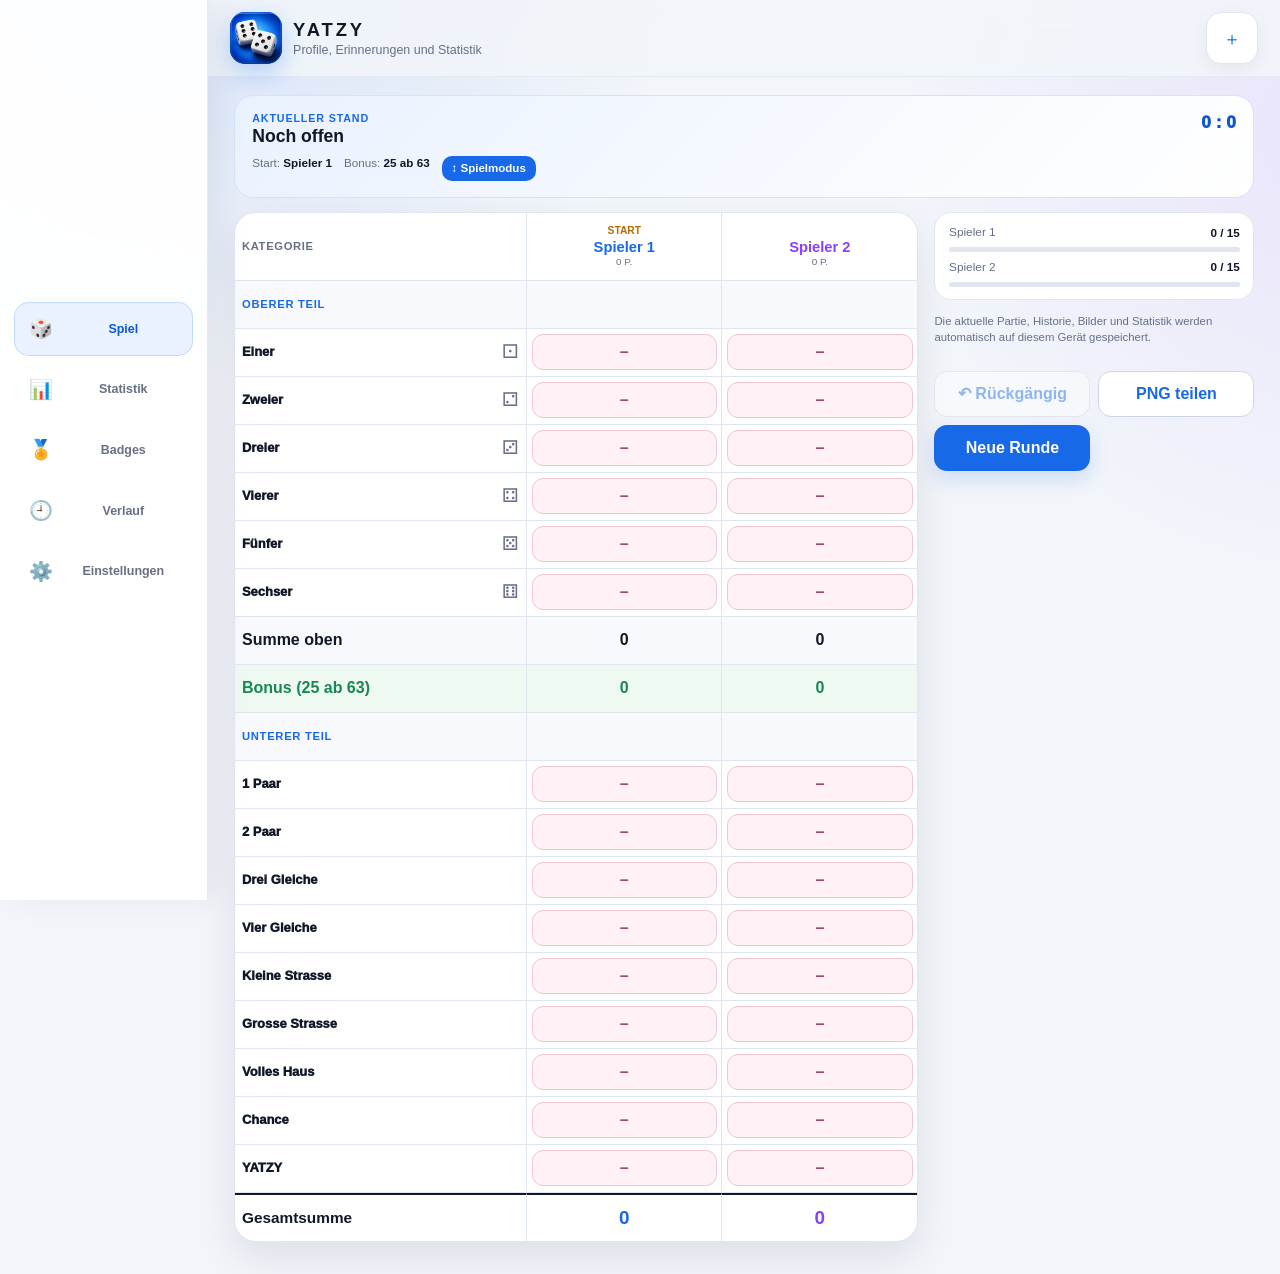
==== index.html @ 78e2be18 "Add files via upload" ====
<!doctype html>
<html lang="de-CH">
<head>
  <meta charset="utf-8">
  <meta name="viewport" content="width=device-width, initial-scale=1, viewport-fit=cover">
  <meta name="theme-color" content="#0b57d0">
  <meta name="color-scheme" content="light dark">
  <meta name="apple-mobile-web-app-capable" content="yes">
  <meta name="apple-mobile-web-app-status-bar-style" content="black-translucent">
  <meta name="apple-mobile-web-app-title" content="Yatzy Duell">
  <meta name="description" content="Yatzy-Punkteblock für 2 bis 6 Spieler mit Profilen, Statistik, PNG-Export, globalen Spieler-Badges und Synology-Sync.">
  <title>Yatzy Duell</title>
  <link rel="manifest" href="[data-uri]">
  <link rel="apple-touch-icon" href="[data-uri]">
  <link rel="icon" type="image/png" sizes="32x32" href="[data-uri]">
  <link rel="icon" type="image/png" sizes="16x16" href="[data-uri]">
  <meta name="mobile-web-app-capable" content="yes">
  <meta name="application-name" content="Yatzy Duell">
  <style>
    :root {
      color-scheme: light dark;
      --bg: #f2f5fa;
      --panel: #ffffff;
      --panel-soft: #f7f9fc;
      --text: #101828;
      --muted: #667085;
      --line: #dfe6ef;
      --accent: #1769e8;
      --accent-strong: #0b57d0;
      --accent-soft: #eaf2ff;
      --success: #198754;
      --success-soft: #edf9f1;
      --warning: #b36b00;
      --warning-soft: #fff6df;
      --danger: #c73555;
      --danger-soft: #fff0f3;
      --p1: #1769e8;
      --p2: #8a3ffc;
      --p3: #e15b91;
      --p4: #d97706;
      --p5: #059669;
      --p6: #0f766e;
      --shadow: 0 16px 42px rgba(15, 23, 42, .09);
      font-family: -apple-system, BlinkMacSystemFont, "SF Pro Text", "Segoe UI", sans-serif;
    }

    * { box-sizing: border-box; }
    html { -webkit-text-size-adjust: 100%; scroll-behavior: smooth; }
    body {
      margin: 0;
      min-height: 100svh;
      background:
        radial-gradient(circle at 15% -10%, rgba(23, 105, 232, .15), transparent 32rem),
        radial-gradient(circle at 105% 10%, rgba(138, 63, 252, .09), transparent 28rem),
        var(--bg);
      color: var(--text);
      padding-bottom: calc(5.6rem + env(safe-area-inset-bottom));
    }
    button, input, select { font: inherit; }
    button { -webkit-tap-highlight-color: transparent; cursor: pointer; }
    button:focus-visible, input:focus-visible, select:focus-visible {
      outline: 3px solid color-mix(in srgb, var(--accent) 25%, transparent);
      outline-offset: 2px;
    }
    .hidden { display: none !important; }

    .topbar {
      position: sticky;
      top: 0;
      z-index: 40;
      display: grid;
      grid-template-columns: 46px 1fr 46px;
      align-items: center;
      gap: .72rem;
      padding: calc(.65rem + env(safe-area-inset-top)) .8rem .65rem;
      background: color-mix(in srgb, var(--bg) 88%, transparent);
      border-bottom: 1px solid color-mix(in srgb, var(--line) 76%, transparent);
      backdrop-filter: blur(20px) saturate(1.25);
    }
    .brand-mark {
      width: 46px;
      height: 46px;
      display: grid;
      place-items: center;
      overflow: hidden;
      border-radius: 15px;
      background: #0b57d0;
      box-shadow: 0 9px 24px rgba(23, 105, 232, .28);
    }
    .brand-mark img { width: 100%; height: 100%; display: block; object-fit: cover; }
    .brand-copy h1 { margin: 0; font-size: 1.06rem; letter-spacing: .16em; }
    .brand-copy p { margin: .08rem 0 0; color: var(--muted); font-size: .72rem; }
    .icon-button {
      width: 46px;
      height: 46px;
      border: 1px solid var(--line);
      border-radius: 15px;
      background: var(--panel);
      color: var(--accent);
      box-shadow: 0 5px 18px rgba(15, 23, 42, .06);
      font-size: 1.15rem;
    }

    main { width: min(100%, 820px); margin: 0 auto; padding: .82rem .52rem 1rem; }
    .page { display: none; animation: fadeIn .16s ease; }
    .page.active { display: block; }
    @keyframes fadeIn { from { opacity: .25; transform: translateY(3px); } to { opacity: 1; transform: none; } }

    .hero-card {
      display: grid;
      gap: .52rem;
      margin: 0 .12rem .72rem;
      padding: .88rem .95rem;
      border: 1px solid #d3e3ff;
      border-radius: 19px;
      background: linear-gradient(135deg, var(--accent-soft), var(--panel));
    }
    .hero-top { display: flex; align-items: flex-start; justify-content: space-between; gap: .8rem; }
    .eyebrow { color: var(--accent); font-size: .67rem; font-weight: 900; letter-spacing: .08em; text-transform: uppercase; }
    .hero-title { margin-top: .12rem; font-size: 1.1rem; font-weight: 900; }
    .hero-score { color: var(--accent-strong); font-size: 1.08rem; font-weight: 950; font-variant-numeric: tabular-nums; white-space: nowrap; }
    .hero-meta { display: flex; flex-wrap: wrap; gap: .4rem .75rem; color: var(--muted); font-size: .73rem; }
    .hero-meta strong { color: var(--text); }
    .inline-button {
      border: 0;
      border-radius: 10px;
      padding: .42rem .62rem;
      background: var(--accent);
      color: white;
      font-size: .72rem;
      font-weight: 850;
    }

    .scorecard {
      --score-columns: minmax(126px, 1.58fr) repeat(2, minmax(76px, 1fr));
      --scorecard-min-width: 100%;
      overflow: clip;
      overscroll-behavior-x: contain;
      scroll-behavior: smooth;
      border: 1px solid var(--line);
      border-radius: 19px;
      background: var(--panel);
      box-shadow: var(--shadow);
      scrollbar-width: thin;
    }
    .grid-row {
      display: grid;
      grid-template-columns: var(--score-columns);
      min-width: var(--scorecard-min-width);
    }
    .grid-row > * {
      min-width: 0;
      min-height: 46px;
      display: flex;
      align-items: center;
      padding: .33rem .46rem;
      border-right: 1px solid var(--line);
      border-bottom: 1px solid var(--line);
      transition: background-color .18s ease, box-shadow .18s ease, font-size .18s ease;
    }
    .grid-row > *:last-child { border-right: 0; }
    .grid-header {
      position: sticky;
      top: calc(59px + env(safe-area-inset-top));
      z-index: 24;
      background: color-mix(in srgb, var(--panel) 94%, transparent);
      backdrop-filter: blur(15px);
    }
    .grid-header > * { min-height: 62px; }
    .category-title { color: var(--muted); font-size: .7rem; font-weight: 900; letter-spacing: .06em; text-transform: uppercase; }
    .player-header { flex-direction: column; justify-content: center; gap: .06rem; text-align: center; }
    .player-header .starter-dot { color: var(--warning); font-size: .64rem; font-weight: 900; min-height: .78rem; }
    .player-header strong { max-width: 100%; overflow: hidden; color: var(--accent); font-size: .88rem; text-overflow: ellipsis; white-space: nowrap; }
    .player-header[data-player="0"] strong, .grand-row .calculated[data-player="0"] { color: var(--p1); }
    .player-header[data-player="1"] strong, .grand-row .calculated[data-player="1"] { color: var(--p2); }
    .player-header[data-player="2"] strong, .grand-row .calculated[data-player="2"] { color: var(--p3); }
    .player-header[data-player="3"] strong, .grand-row .calculated[data-player="3"] { color: var(--p4); }
    .player-header[data-player="4"] strong, .grand-row .calculated[data-player="4"] { color: var(--p5); }
    .player-header[data-player="5"] strong, .grand-row .calculated[data-player="5"] { color: var(--p6); }
    .player-header small { color: var(--muted); font-size: .62rem; }
    .scorecard.highlight-active .is-active-player {
      background: color-mix(in srgb, var(--accent-soft) 82%, var(--panel));
      box-shadow: inset 2px 0 0 color-mix(in srgb, var(--accent) 72%, transparent), inset -2px 0 0 color-mix(in srgb, var(--accent) 72%, transparent);
    }
    .scorecard.highlight-active .player-header.is-active-player {
      position: relative;
      z-index: 5;
      background: color-mix(in srgb, var(--accent-soft) 94%, var(--panel));
    }
    .scorecard.highlight-active .player-header.is-active-player strong { font-size: 1rem; font-weight: 950; }
    .scorecard.highlight-active .score-cell.is-active-player .score-button {
      border-color: color-mix(in srgb, var(--accent) 68%, var(--line));
      box-shadow: 0 0 0 1px color-mix(in srgb, var(--accent) 16%, transparent);
    }
    .scorecard.highlight-active .score-cell.is-active-player .score-button.is-open {
      background: color-mix(in srgb, var(--accent-soft) 68%, #fff1f5);
      color: var(--accent-strong);
    }
    .section-row > * { min-height: 36px; background: var(--panel-soft); }
    .section-row > :first-child { color: var(--accent); font-size: .7rem; font-weight: 900; letter-spacing: .065em; text-transform: uppercase; }
    .category-cell { justify-content: space-between; gap: .35rem; font-size: .81rem; line-height: 1.15; }
    .category-label { font-weight: 500; }
    .category-label.is-current-open { font-weight: 950; }
    .category-cell .dice-face { color: var(--muted); font-size: 1.17rem; }
    .score-cell { justify-content: center; padding: .27rem !important; }
    .score-button {
      position: relative;
      width: 100%;
      min-height: 36px;
      border: 1px solid #d4dce8;
      border-radius: 11px;
      background: var(--panel-soft);
      color: var(--muted);
      font-weight: 900;
      font-variant-numeric: tabular-nums;
    }
    .score-button.is-open { background: #fff1f5; color: #a34864; border-color: #f2c5d2; }
    .score-button.is-filled { background: var(--panel); color: var(--text); border-color: #c4d3e8; }
    .score-button.is-zero { color: var(--muted); text-decoration: line-through; }
    .score-button:disabled { opacity: .72; cursor: default; }
    .total-row > *, .bonus-row > *, .grand-row > * { font-weight: 900; }
    .total-row > * { background: var(--panel-soft); }
    .bonus-row > * { color: var(--success); background: var(--success-soft); }
    .grand-row > * { min-height: 55px; border-top: 2px solid var(--text); border-bottom: 0; font-size: .96rem; }
    .calculated { justify-content: center; font-variant-numeric: tabular-nums; }
    .grand-row .calculated { color: var(--accent); font-size: 1.18rem; }

    .progress-card {
      display: grid;
      gap: .48rem;
      margin: .75rem .12rem 0;
      padding: .78rem .85rem;
      border: 1px solid var(--line);
      border-radius: 17px;
      background: var(--panel);
    }
    .progress-line { display: grid; grid-template-columns: 1fr auto; gap: .5rem; align-items: center; }
    .progress-line span { overflow: hidden; color: var(--muted); font-size: .74rem; text-overflow: ellipsis; white-space: nowrap; }
    .progress-line strong { font-size: .73rem; font-variant-numeric: tabular-nums; }
    .progress-track { grid-column: 1 / -1; height: 5px; overflow: hidden; border-radius: 999px; background: var(--line); }
    .progress-track > span { display: block; width: 0; height: 100%; border-radius: inherit; background: var(--p1); transition: width .2s ease; }
    .progress-line:nth-child(2) .progress-track > span { background: var(--p2); }
    .storage-note { margin: .55rem .3rem; color: var(--muted); font-size: .71rem; line-height: 1.4; }
    .action-row { display: grid; grid-template-columns: 1fr .8fr 1.15fr; gap: .5rem; margin-top: .72rem; }

    .button {
      min-height: 45px;
      border: 0;
      border-radius: 13px;
      padding: .7rem .72rem;
      font-weight: 900;
    }
    .button.primary { background: var(--accent); color: white; box-shadow: 0 8px 20px rgba(23, 105, 232, .18); }
    .button.secondary { border: 1px solid #ccd6e5; background: var(--panel); color: var(--accent); }
    .button.danger { background: var(--danger); color: white; }
    .button.soft-danger { border: 1px solid #f1bcc8; background: var(--danger-soft); color: var(--danger); }
    .button:disabled { opacity: .42; cursor: default; }
    .full-width { width: 100%; }

    .section-title-row { display: flex; align-items: flex-end; justify-content: space-between; gap: .8rem; margin: .25rem .18rem .6rem; }
    .section-title-row h2 { margin: 0; font-size: 1.28rem; }
    .section-title-row p { margin: .12rem 0 0; color: var(--muted); font-size: .75rem; }
    .pill { display: inline-flex; align-items: center; gap: .3rem; border-radius: 999px; padding: .38rem .58rem; background: var(--accent-soft); color: var(--accent); font-size: .7rem; font-weight: 850; }

    .empty-card, .panel-card {
      border: 1px solid var(--line);
      border-radius: 18px;
      background: var(--panel);
      box-shadow: 0 8px 26px rgba(15, 23, 42, .055);
    }
    .empty-card { padding: 1.45rem 1rem; text-align: center; color: var(--muted); }
    .empty-card strong { display: block; margin-bottom: .28rem; color: var(--text); }
    .panel-card { padding: .9rem; margin-bottom: .7rem; }
    .panel-card h3 { margin: 0 0 .62rem; font-size: .96rem; }

    .stats-grid { display: grid; grid-template-columns: repeat(2, 1fr); gap: .58rem; }
    .stat-card {
      border: 1px solid var(--line);
      border-radius: 16px;
      background: var(--panel);
      padding: .78rem;
      box-shadow: 0 7px 22px rgba(15, 23, 42, .045);
    }
    .stat-card .label { color: var(--muted); font-size: .68rem; font-weight: 800; }
    .stat-card .value { margin-top: .2rem; font-size: 1.3rem; font-weight: 950; font-variant-numeric: tabular-nums; }
    .stat-card .sub { margin-top: .16rem; color: var(--muted); font-size: .66rem; }
    .player-stat-head { display: flex; align-items: center; justify-content: space-between; margin-bottom: .6rem; }
    .player-chip { display: inline-flex; align-items: center; gap: .38rem; font-weight: 900; }
    .player-chip::before { content: ""; width: .66rem; height: .66rem; border-radius: 50%; background: var(--p1); }
    .player-chip.p2::before { background: var(--p2); }
    .metric-list { display: grid; gap: .45rem; }
    .metric-row { display: grid; grid-template-columns: 1fr auto; gap: .7rem; align-items: center; padding-bottom: .42rem; border-bottom: 1px solid var(--line); font-size: .78rem; }
    .metric-row:last-child { padding-bottom: 0; border-bottom: 0; }
    .metric-row span { color: var(--muted); }
    .metric-row strong { font-variant-numeric: tabular-nums; }

    .duel-score { display: grid; grid-template-columns: 1fr auto 1fr; align-items: center; gap: .65rem; padding: .4rem 0 .75rem; text-align: center; }
    .duel-score .name { overflow: hidden; font-weight: 900; text-overflow: ellipsis; white-space: nowrap; }
    .duel-score .wins { font-size: 1.8rem; font-weight: 950; font-variant-numeric: tabular-nums; }
    .duel-score .separator { color: var(--muted); font-weight: 900; }

    .chart-wrap { overflow: hidden; border: 1px solid var(--line); border-radius: 14px; background: var(--panel-soft); padding: .55rem; }
    .chart-wrap svg { display: block; width: 100%; height: 180px; }
    .chart-legend { display: flex; flex-wrap: wrap; gap: .65rem; margin-top: .48rem; color: var(--muted); font-size: .69rem; }
    .legend-item { display: inline-flex; align-items: center; gap: .3rem; }
    .legend-dot { width: .62rem; height: .62rem; flex: 0 0 auto; border-radius: 50%; background: var(--p1); }
    .legend-dot.p2 { background: var(--p2); }
    .stats-view-switch { display: grid; grid-template-columns: 1fr 1fr; gap: .28rem; margin-bottom: .68rem; padding: .25rem; border: 1px solid var(--line); border-radius: 14px; background: var(--panel-soft); }
    .stats-view-button { min-height: 38px; border: 0; border-radius: 10px; background: transparent; color: var(--muted); font-weight: 900; }
    .stats-view-button.is-active { background: var(--panel); color: var(--accent); box-shadow: 0 3px 12px rgba(15, 23, 42, .08); }
    .stats-filter-row { display: grid; grid-template-columns: 1fr minmax(122px, .72fr); gap: .6rem; align-items: end; margin-bottom: .7rem; }
    .stats-area-label { min-width: 0; padding: .62rem .72rem; border: 1px solid var(--line); border-radius: 13px; background: var(--panel); }
    .stats-area-label small { display: block; color: var(--muted); font-size: .63rem; font-weight: 800; }
    .stats-area-label strong { display: block; margin-top: .1rem; overflow: hidden; color: var(--text); font-size: .8rem; text-overflow: ellipsis; white-space: nowrap; }
    .area-player-cards { display: grid; grid-template-columns: repeat(2, minmax(0, 1fr)); gap: .58rem; margin-bottom: .7rem; }
    .area-player-card { min-width: 0; }
    .area-player-head { display: flex; align-items: center; justify-content: space-between; gap: .45rem; margin-bottom: .55rem; }
    .area-player-name { display: inline-flex; min-width: 0; align-items: center; gap: .38rem; font-weight: 900; }
    .area-player-name span:last-child { overflow: hidden; text-overflow: ellipsis; white-space: nowrap; }
    .stats-colour-dot { width: .68rem; height: .68rem; flex: 0 0 auto; border-radius: 50%; }
    .area-rank { color: var(--muted); font-size: .65rem; font-weight: 850; }
    .profile-ranking { display: grid; gap: .42rem; }
    .profile-ranking-row { display: grid; grid-template-columns: auto minmax(0, 1fr) auto; gap: .5rem; align-items: center; padding: .5rem .54rem; border-radius: 12px; }
    .profile-ranking-row.selected-profile-card { background: var(--accent-soft); }
    .profile-ranking-row .rank { color: var(--muted); font-size: .72rem; font-weight: 900; }
    .profile-ranking-row > span:nth-child(2) { min-width: 0; }
    .profile-ranking-row strong, .profile-ranking-row small { display: block; }
    .profile-ranking-row > span:nth-child(2) strong { overflow: hidden; text-overflow: ellipsis; white-space: nowrap; font-size: .78rem; }
    .profile-ranking-row small { margin-top: .08rem; color: var(--muted); font-size: .62rem; font-weight: 700; }
    .profile-ranking-row .score { text-align: right; }
    .profile-ranking-row .score strong { font-size: .76rem; white-space: nowrap; }
    .duel-score .duel-side { min-width: 0; }
    .duel-score .detail { margin-top: .12rem; color: var(--muted); font-size: .64rem; }
    .chart-caption { margin: .45rem .1rem 0; color: var(--muted); font-size: .64rem; line-height: 1.35; }
    .chart-empty { padding: 1rem; text-align: center; color: var(--muted); font-size: .72rem; }

    .category-stats { overflow-x: auto; }
    .category-table { width: 100%; min-width: 560px; border-collapse: collapse; font-size: .74rem; }
    .category-table th, .category-table td { padding: .55rem .45rem; border-bottom: 1px solid var(--line); text-align: right; font-variant-numeric: tabular-nums; }
    .category-table th:first-child, .category-table td:first-child { text-align: left; }
    .category-table th { color: var(--muted); font-size: .66rem; }

    .history-list { display: grid; gap: .62rem; }
    .history-card { border: 1px solid var(--line); border-radius: 17px; background: var(--panel); overflow: clip; box-shadow: 0 7px 22px rgba(15, 23, 42, .045); }
    .history-main { display: grid; grid-template-columns: minmax(0, 1fr) auto; gap: .75rem; align-items: center; padding: .82rem .88rem; }
    .history-main > div:first-child { min-width: 0; }
    .history-date { color: var(--muted); font-size: .68rem; }
    .history-title { margin-top: .16rem; font-weight: 900; }
    .history-title-line { display: flex; flex-wrap: wrap; align-items: center; gap: .34rem; line-height: 1.2; overflow-wrap: anywhere; }
    .memory-badge { display: inline-flex; align-items: center; min-height: 20px; padding: .16rem .4rem; border-radius: 999px; background: var(--accent-soft); color: var(--accent); font-size: .58rem; font-weight: 850; white-space: nowrap; }
    .history-meta { margin-top: .2rem; color: var(--muted); font-size: .69rem; }
    .history-score { text-align: right; font-size: 1.1rem; font-weight: 950; font-variant-numeric: tabular-nums; white-space: nowrap; }
    .history-score small { display: block; margin-top: .12rem; color: var(--muted); font-size: .62rem; font-weight: 700; }
    .history-actions { display: grid; grid-template-columns: 1fr auto; border-top: 1px solid var(--line); }
    .history-actions button { min-height: 40px; border: 0; background: var(--panel-soft); color: var(--accent); font-weight: 850; }
    .history-actions button:last-child { width: 52px; border-left: 1px solid var(--line); color: var(--danger); }

    .history-photo-preview {
      position: relative;
      width: 100%;
      height: clamp(150px, 42vw, 205px);
      display: block;
      overflow: hidden;
      padding: 0;
      border: 0;
      border-top: 1px solid var(--line);
      background: #dce4ef;
      color: #fff;
      cursor: zoom-in;
    }
    .history-photo-preview img {
      width: 100%;
      height: 100%;
      display: block;
      object-fit: cover;
      object-position: center;
      transition: transform .2s ease;
    }
    .history-photo-preview::after {
      content: '';
      position: absolute;
      inset: auto 0 0;
      height: 54%;
      pointer-events: none;
      background: linear-gradient(transparent, rgba(5, 12, 24, .58));
    }
    .history-photo-preview:active img { transform: scale(1.015); }
    .history-photo-label {
      position: absolute;
      z-index: 1;
      right: .68rem;
      bottom: .58rem;
      display: inline-flex;
      align-items: center;
      gap: .35rem;
      min-height: 30px;
      padding: .34rem .58rem;
      border: 1px solid rgba(255,255,255,.42);
      border-radius: 999px;
      background: rgba(7, 16, 31, .54);
      box-shadow: 0 4px 16px rgba(0,0,0,.18);
      backdrop-filter: blur(12px) saturate(1.2);
      font-size: .68rem;
      font-weight: 850;
    }
    .history-detail-photo {
      position: relative;
      width: 100%;
      height: min(32svh, 280px);
      display: block;
      overflow: hidden;
      padding: 0;
      border: 1px solid var(--line);
      border-radius: 16px;
      background: #dce4ef;
      cursor: zoom-in;
    }
    .history-detail-photo img { width: 100%; height: 100%; display: block; object-fit: cover; object-position: center; }
    .history-detail-photo span {
      position: absolute;
      right: .58rem;
      bottom: .52rem;
      padding: .32rem .55rem;
      border: 1px solid rgba(255,255,255,.4);
      border-radius: 999px;
      background: rgba(7,16,31,.58);
      color: #fff;
      font-size: .66rem;
      font-weight: 850;
      backdrop-filter: blur(10px);
    }
    .history-note { margin: 0 !important; border: 1px solid var(--line); border-radius: 14px; padding: .72rem .78rem; background: var(--panel-soft); color: var(--text) !important; white-space: pre-wrap; }
    dialog.photo-dialog {
      width: 100vw;
      max-width: none;
      height: 100svh;
      max-height: none;
      margin: 0;
      border-radius: 0;
      background: rgba(2, 6, 14, .97);
      box-shadow: none;
    }
    dialog.photo-dialog::backdrop { background: #02060e; backdrop-filter: none; }
    .photo-viewer {
      position: relative;
      width: 100%;
      height: 100%;
      display: grid;
      grid-template-rows: minmax(0, 1fr) auto;
      gap: .65rem;
      padding: calc(.8rem + env(safe-area-inset-top)) .8rem calc(.8rem + env(safe-area-inset-bottom));
    }
    .photo-viewer img {
      min-width: 0;
      min-height: 0;
      max-width: 100%;
      max-height: 100%;
      align-self: center;
      justify-self: center;
      object-fit: contain;
      border-radius: 12px;
      box-shadow: 0 16px 60px rgba(0,0,0,.38);
    }
    .photo-viewer-close {
      position: absolute;
      z-index: 2;
      top: calc(.7rem + env(safe-area-inset-top));
      right: .7rem;
      width: 42px;
      height: 42px;
      border: 1px solid rgba(255,255,255,.3);
      border-radius: 999px;
      background: rgba(7,16,31,.64);
      color: #fff;
      font-size: 1.25rem;
      backdrop-filter: blur(12px);
    }
    .photo-viewer-caption {
      min-height: 24px;
      padding: 0 3.2rem;
      color: rgba(255,255,255,.82);
      text-align: center;
      font-size: .72rem;
      line-height: 1.35;
    }
    @media (min-width: 560px) {
      .history-photo-preview { height: 220px; }
    }

    .settings-list { display: grid; gap: .72rem; }
    .settings-card { border: 1px solid var(--line); border-radius: 18px; background: var(--panel); padding: .88rem; }
    .settings-card h3 { margin: 0 0 .25rem; font-size: .94rem; }
    .settings-card p { margin: 0 0 .7rem; color: var(--muted); font-size: .72rem; line-height: 1.4; }
    .server-danger-zone { margin-top: .85rem; border: 1px solid #f1bcc8; border-radius: 16px; background: var(--danger-soft); padding: .78rem; }
    .server-danger-zone h4 { margin: 0 0 .25rem; color: var(--danger); font-size: .86rem; }
    .server-danger-zone p { margin-bottom: .65rem; }
    .server-danger-actions { display: grid; grid-template-columns: 1fr 1fr; gap: .5rem; }
    @media (max-width: 420px) { .server-danger-actions { grid-template-columns: 1fr; } }
    .form-grid { display: grid; gap: .58rem; }
    label.form-field { display: grid; gap: .3rem; color: var(--muted); font-size: .72rem; font-weight: 800; }
    .text-input, .select-input {
      width: 100%;
      min-height: 46px;
      border: 1px solid var(--line);
      border-radius: 12px;
      padding: .65rem .72rem;
      background: var(--panel-soft);
      color: var(--text);
    }
    .button-stack { display: grid; gap: .5rem; }
    .setting-toggle-row {
      display: grid;
      grid-template-columns: 1fr auto;
      gap: .9rem;
      align-items: center;
    }
    .setting-toggle-copy strong { display: block; font-size: .84rem; }
    .setting-toggle-copy span { display: block; margin-top: .18rem; color: var(--muted); font-size: .69rem; line-height: 1.4; }
    .switch { position: relative; display: inline-flex; width: 52px; height: 32px; flex: 0 0 auto; }
    .switch input { position: absolute; opacity: 0; pointer-events: none; }
    .switch-track {
      width: 100%;
      height: 100%;
      border: 1px solid var(--line);
      border-radius: 999px;
      background: color-mix(in srgb, var(--muted) 25%, var(--panel-soft));
      transition: background .18s ease, border-color .18s ease;
    }
    .switch-track::after {
      content: '';
      position: absolute;
      top: 3px;
      left: 3px;
      width: 24px;
      height: 24px;
      border-radius: 50%;
      background: #fff;
      box-shadow: 0 2px 8px rgba(15, 23, 42, .24);
      transition: transform .18s ease;
    }
    .switch input:checked + .switch-track { border-color: var(--accent); background: var(--accent); }
    .switch input:checked + .switch-track::after { transform: translateX(20px); }
    .switch input:focus-visible + .switch-track { outline: 3px solid color-mix(in srgb, var(--accent) 25%, transparent); outline-offset: 2px; }

    .bottom-nav {
      position: fixed;
      left: 0;
      right: 0;
      bottom: 0;
      z-index: 50;
      display: grid;
      grid-template-columns: repeat(5, 1fr);
      padding: .38rem .35rem calc(.38rem + env(safe-area-inset-bottom));
      border-top: 1px solid color-mix(in srgb, var(--line) 80%, transparent);
      background: color-mix(in srgb, var(--panel) 92%, transparent);
      backdrop-filter: blur(20px) saturate(1.25);
    }
    .nav-button {
      min-height: 50px;
      display: grid;
      place-items: center;
      gap: .08rem;
      border: 0;
      border-radius: 12px;
      background: transparent;
      color: var(--muted);
      font-size: .59rem;
      font-weight: 800;
    }
    .nav-button span:first-child { font-size: 1.1rem; line-height: 1; }
    .nav-button.active { background: var(--accent-soft); color: var(--accent); }

    dialog {
      width: min(92vw, 460px);
      max-height: 90svh;
      border: 0;
      border-radius: 22px;
      padding: 0;
      background: var(--panel);
      color: var(--text);
      box-shadow: 0 30px 90px rgba(0, 0, 0, .34);
    }
    dialog::backdrop { background: rgba(15, 23, 42, .48); backdrop-filter: blur(4px); }
    .sheet-dialog { width: min(100%, 540px); margin: auto auto 0; border-radius: 24px 24px 0 0; }
    .sheet { display: grid; gap: .82rem; padding: .5rem .95rem calc(1rem + env(safe-area-inset-bottom)); }
    .sheet-handle { width: 42px; height: 5px; margin: 0 auto .15rem; border-radius: 999px; background: var(--line); }
    .sheet-title-row { display: flex; align-items: center; justify-content: space-between; gap: .8rem; }
    .sheet-title-row h2, .modal-card h2 { margin: .1rem 0 0; font-size: 1.2rem; }
    .close-button { width: 42px; height: 42px; border: 1px solid var(--line); border-radius: 13px; background: var(--panel-soft); color: var(--muted); font-size: 1.1rem; }
    .score-input-label { color: var(--muted); font-size: .75rem; font-weight: 800; }
    .score-input {
      width: 100%;
      min-height: 58px;
      display: grid;
      place-items: center;
      border: 1px solid #cdd8e8;
      border-radius: 16px;
      background: var(--panel-soft);
      color: var(--text);
      text-align: center;
      font-size: 1.5rem;
      font-weight: 950;
      font-variant-numeric: tabular-nums;
    }
    .score-input.is-empty { color: var(--muted); font-size: .9rem; font-weight: 800; }
    .quick-values { display: grid; grid-template-columns: repeat(5, minmax(0, 1fr)); gap: .43rem; max-height: 41svh; overflow-y: auto; overscroll-behavior: contain; padding: .1rem; }
    .quick-value { min-width: 0; min-height: 42px; padding: .4rem .25rem; border: 1px solid var(--line); border-radius: 11px; background: var(--panel-soft); color: var(--accent); font-weight: 850; }
    .quick-value.is-selected { border-color: var(--accent); background: var(--accent-soft); box-shadow: inset 0 0 0 1px var(--accent); }
    .button:disabled { opacity: .45; cursor: default; }
    .sheet-actions { display: grid; grid-template-columns: .85fr .95fr 1.2fr; gap: .5rem; }
    .modal-card { display: grid; gap: .82rem; padding: 1rem; }
    .modal-card p { margin: -.3rem 0 .1rem; color: var(--muted); font-size: .75rem; line-height: 1.45; }
    .import-dialog-card { max-height: 90svh; overflow: hidden; grid-template-rows: auto auto auto minmax(0, 1fr) auto auto; }
    .import-summary { border: 1px solid var(--line); border-radius: 13px; padding: .65rem .72rem; background: var(--panel-soft); color: var(--muted); font-size: .72rem; line-height: 1.45; }
    .import-mapping-list { display: grid; gap: .58rem; min-height: 0; max-height: 48svh; overflow-y: auto; overscroll-behavior: contain; padding: .05rem .12rem .1rem 0; }
    .import-map-row { display: grid; gap: .48rem; border: 1px solid var(--line); border-radius: 14px; padding: .68rem; background: var(--panel-soft); }
    .import-map-copy { min-width: 0; }
    .import-map-copy strong { display: block; overflow: hidden; text-overflow: ellipsis; white-space: nowrap; font-size: .83rem; }
    .import-map-copy span { display: block; margin-top: .16rem; color: var(--muted); font-size: .66rem; line-height: 1.35; }
    .import-map-row .form-field { min-width: 0; }
    .import-tools { display: grid; grid-template-columns: 1fr 1fr; gap: .5rem; }
    @media (min-width: 440px) { .import-map-row { grid-template-columns: minmax(0, .85fr) minmax(180px, 1.15fr); align-items: end; } }
    .radio-grid { display: grid; grid-template-columns: 1fr 1fr; gap: .55rem; }
    .radio-card { position: relative; }
    .radio-card input { position: absolute; opacity: 0; pointer-events: none; }
    .radio-card span { min-height: 52px; display: grid; place-items: center; padding: .6rem; border: 1px solid var(--line); border-radius: 13px; background: var(--panel-soft); text-align: center; font-size: .78rem; font-weight: 850; }
    .radio-card input:checked + span { border-color: var(--accent); background: var(--accent-soft); color: var(--accent); box-shadow: inset 0 0 0 1px var(--accent); }
    .summary-icon { width: 62px; height: 62px; display: grid; place-items: center; margin: 0 auto; border-radius: 19px; background: var(--warning-soft); font-size: 1.8rem; }
    .summary-score { text-align: center; font-size: 2rem; font-weight: 950; font-variant-numeric: tabular-nums; }
    .summary-winner { text-align: center; font-size: 1.08rem; font-weight: 900; }
    .summary-grid { display: grid; grid-template-columns: repeat(2, 1fr); gap: .52rem; }
    .summary-tile { border: 1px solid var(--line); border-radius: 13px; padding: .65rem; background: var(--panel-soft); text-align: center; }
    .summary-tile small { display: block; color: var(--muted); font-size: .65rem; }
    .summary-tile strong { display: block; margin-top: .16rem; font-size: .92rem; }
    .score-button.is-filled:disabled { opacity: 1; cursor: not-allowed; }
    .score-button.is-filled:disabled::after { content: '✓'; position: absolute; top: .12rem; right: .22rem; color: var(--success); font-size: .52rem; font-weight: 950; text-decoration: none; }
    .summary-dialog-card { max-height: 90svh; overflow-y: auto; overscroll-behavior: contain; }
    .summary-memory-card { display: grid; gap: .62rem; padding: .75rem; border: 1px solid var(--line); border-radius: 16px; background: var(--panel-soft); text-align: left; }
    .summary-memory-head { display: grid; gap: .14rem; }
    .summary-memory-head strong { font-size: .86rem; }
    .summary-memory-head span { color: var(--muted); font-size: .68rem; line-height: 1.35; }
    .summary-memory-preview { display: grid; gap: .5rem; }
    .summary-memory-preview img { width: 100%; max-height: 210px; object-fit: cover; border-radius: 13px; border: 1px solid var(--line); background: var(--panel); }
    .summary-memory-status { min-height: 1rem; color: var(--muted); font-size: .68rem; line-height: 1.35; }
    .detail-scorecard {
      --detail-columns: minmax(112px, 1.5fr) repeat(2, minmax(68px, 1fr));
      --detail-min-width: 100%;
      max-height: 56svh;
      overflow: auto;
      border: 1px solid var(--line);
      border-radius: 14px;
    }
    .detail-row { display: grid; grid-template-columns: var(--detail-columns); min-width: var(--detail-min-width); }
    .detail-row > * { min-width: 0; padding: .45rem .5rem; border-right: 1px solid var(--line); border-bottom: 1px solid var(--line); font-size: .72rem; overflow: hidden; text-overflow: ellipsis; white-space: nowrap; }
    .detail-row > *:last-child { border-right: 0; }
    .detail-row > *:not(:first-child) { text-align: right; }
    .detail-row:last-child > * { border-bottom: 0; font-weight: 900; }

    .toast {
      position: fixed;
      left: 50%;
      bottom: calc(5.7rem + env(safe-area-inset-bottom));
      z-index: 100;
      transform: translate(-50%, 120px);
      opacity: 0;
      max-width: calc(100vw - 2rem);
      padding: .72rem 1rem;
      border-radius: 13px;
      background: #101828;
      color: white;
      box-shadow: 0 12px 35px rgba(0, 0, 0, .24);
      font-size: .78rem;
      font-weight: 750;
      transition: .22s ease;
    }
    .toast.show { transform: translate(-50%, 0); opacity: 1; }

    /* Badges und Freischaltanimationen */
    .achievement-panel { display: grid; gap: .75rem; }
    .achievement-head { display: flex; align-items: flex-start; justify-content: space-between; gap: .7rem; flex-wrap: wrap; }
    .achievement-head p { margin: .2rem 0 0; color: var(--muted); font-size: .72rem; line-height: 1.42; }
    .achievement-summary { display: inline-flex; align-items: center; gap: .35rem; padding: .38rem .62rem; border-radius: 999px; background: var(--panel-soft); color: var(--muted); font-size: .68rem; font-weight: 850; }
    .achievement-summary strong { color: var(--text); }
    .achievement-note { margin: 0; padding: .65rem .72rem; border-radius: 14px; background: var(--panel-soft); color: var(--muted); font-size: .7rem; line-height: 1.42; }
    .achievement-grid { display: grid; grid-template-columns: repeat(auto-fit, minmax(175px, 1fr)); gap: .62rem; }
    .achievement-card { position: relative; overflow: hidden; display: grid; gap: .5rem; padding: .78rem; border: 1px solid var(--line); border-radius: 18px; background: linear-gradient(180deg, color-mix(in srgb, var(--panel) 94%, white) 0%, var(--panel) 100%); box-shadow: 0 9px 22px rgba(25, 38, 66, .055); }
    .achievement-card::after { content: ''; position: absolute; inset: 0; pointer-events: none; background: radial-gradient(circle at 92% 4%, rgba(255,255,255,.75), transparent 36%); }
    .achievement-card.is-locked { opacity: .72; }
    .achievement-card.level-bronze { border-color: color-mix(in srgb, #b87333 48%, var(--line)); }
    .achievement-card.level-silver { border-color: color-mix(in srgb, #b7c2d2 58%, var(--line)); }
    .achievement-card.level-gold { border-color: color-mix(in srgb, #e0b92f 58%, var(--line)); }
    .achievement-card.level-platinum { border-color: color-mix(in srgb, #8f88ff 52%, var(--line)); box-shadow: 0 11px 26px rgba(103, 90, 255, .12); }
    .achievement-card.level-legendary { border-color: color-mix(in srgb, #ff72b7 38%, #7369ff 62%); background: linear-gradient(145deg, rgba(255,249,252,.98), rgba(249,249,255,.98)); }
    .achievement-card-top { display: flex; align-items: flex-start; justify-content: space-between; gap: .5rem; }
    .achievement-medal { --medal: #cbd3df; --medal-dark: #8b98aa; position: relative; width: 3rem; height: 3rem; flex: 0 0 auto; display: grid; place-items: center; border-radius: 50%; background: radial-gradient(circle at 34% 28%, #fff 0 9%, var(--medal) 34%, var(--medal-dark) 74%, #fff 76%, var(--medal) 83%, var(--medal-dark) 100%); box-shadow: inset 0 0 0 2px rgba(255,255,255,.56), 0 7px 15px rgba(32,45,72,.13); }
    .achievement-medal::before { content: ''; position: absolute; inset: 7px; border-radius: 50%; border: 1px solid rgba(255,255,255,.7); }
    .achievement-medal-icon { position: relative; z-index: 1; display: grid; place-items: center; width: 1.72rem; height: 1.72rem; border-radius: 10px; background: rgba(255,255,255,.82); font-size: 1.03rem; box-shadow: inset 0 1px 0 rgba(255,255,255,.98); }
    .level-bronze .achievement-medal { --medal: #c5834b; --medal-dark: #8d4c21; }
    .level-silver .achievement-medal { --medal: #d6dde8; --medal-dark: #8796aa; }
    .level-gold .achievement-medal { --medal: #ffe17a; --medal-dark: #c4930e; }
    .level-platinum .achievement-medal { --medal: #d8d5ff; --medal-dark: #7770e6; }
    .level-legendary .achievement-medal { --medal: #ffb5d7; --medal-dark: #776cff; background: conic-gradient(from 35deg, #ff7ea9, #ffc85d, #7bd478, #6eb7ff, #8a72ff, #ff7ea9); }
    .achievement-level { position: relative; z-index: 1; display: inline-flex; align-items: center; padding: .24rem .48rem; border-radius: 999px; background: var(--panel-soft); color: var(--muted); font-size: .6rem; font-weight: 900; letter-spacing: .035em; text-transform: uppercase; }
    .level-bronze .achievement-level { background: color-mix(in srgb, #b87333 18%, var(--panel)); color: #7d441d; }
    .level-silver .achievement-level { background: color-mix(in srgb, #b7c2d2 26%, var(--panel)); color: #536274; }
    .level-gold .achievement-level { background: color-mix(in srgb, #e0b92f 24%, var(--panel)); color: #806200; }
    .level-platinum .achievement-level { background: color-mix(in srgb, #8f88ff 22%, var(--panel)); color: #5148b8; }
    .level-legendary .achievement-level { background: linear-gradient(90deg, rgba(255,114,183,.18), rgba(115,105,255,.18)); color: #763f9e; }
    .achievement-title { font-size: .89rem; font-weight: 900; line-height: 1.16; }
    .achievement-copy { min-height: 2rem; color: var(--muted); font-size: .69rem; line-height: 1.4; }
    .achievement-count { display: flex; align-items: baseline; justify-content: space-between; gap: .45rem; }
    .achievement-count strong { font-size: 1.02rem; }
    .achievement-count span { color: var(--muted); font-size: .66rem; text-align: right; }
    .achievement-bar { height: .44rem; overflow: hidden; border-radius: 999px; background: color-mix(in srgb, var(--panel-soft) 86%, var(--line)); }
    .achievement-bar > span { display: block; height: 100%; border-radius: inherit; background: linear-gradient(90deg, #89a8ff, #4f7df4); }
    .level-bronze .achievement-bar > span { background: linear-gradient(90deg, #d79b68, #9a5727); }
    .level-silver .achievement-bar > span { background: linear-gradient(90deg, #d9e1ec, #8d9db1); }
    .level-gold .achievement-bar > span { background: linear-gradient(90deg, #ffe887, #d7a919); }
    .level-platinum .achievement-bar > span { background: linear-gradient(90deg, #dedcff, #837cff); }
    .level-legendary .achievement-bar > span { background: linear-gradient(90deg, #ff78b1, #ffba61 20%, #e8dd58 38%, #75d27d 56%, #68abff 74%, #8971ff); }
    .achievement-thresholds { color: var(--muted); font-size: .62rem; line-height: 1.35; }
    .rainbow-track { display: grid; grid-template-columns: repeat(6, 1fr); gap: .25rem; }
    .rainbow-die { display: grid; place-items: center; min-height: 1.7rem; border: 1px solid var(--line); border-radius: 9px; background: var(--panel-soft); color: var(--muted); font-size: .95rem; }
    .rainbow-die.done { color: var(--accent); border-color: color-mix(in srgb, var(--accent) 42%, var(--line)); background: color-mix(in srgb, var(--accent) 8%, var(--panel)); }

    .yatzy-face-grid { display: grid; grid-template-columns: repeat(3, minmax(0, 1fr)); gap: .55rem; }
    .yatzy-face-button { min-height: 72px; display: grid; place-items: center; gap: .14rem; border: 1px solid var(--line); border-radius: 17px; background: var(--panel); color: var(--text); font: inherit; cursor: pointer; }
    .yatzy-face-button strong { font-size: 1.55rem; line-height: 1; }
    .yatzy-face-button span { color: var(--muted); font-size: .67rem; }
    .yatzy-face-button:active { transform: scale(.97); }

    .achievement-overlay[hidden] { display: none !important; }
    .achievement-overlay { position: fixed; inset: 0; z-index: 75; display: grid; place-items: center; padding: 1rem; background: rgba(16, 24, 40, .22); backdrop-filter: blur(3px); }
    .achievement-popup { position: relative; overflow: hidden; width: min(92vw, 360px); display: grid; justify-items: center; gap: .68rem; padding: 1.15rem 1rem 1rem; border: 1px solid rgba(255,255,255,.64); border-radius: 28px; background: linear-gradient(180deg, rgba(255,255,255,.99), rgba(246,248,253,.99)); box-shadow: 0 28px 72px rgba(20,31,55,.3); text-align: center; animation: badgePopupIn .4s cubic-bezier(.2,.82,.22,1); }
    .achievement-popup.level-bronze { background: linear-gradient(180deg, #fffaf6, #fff0e5); }
    .achievement-popup.level-silver { background: linear-gradient(180deg, #fff, #edf2f8); }
    .achievement-popup.level-gold { background: linear-gradient(180deg, #fffdf2, #fff1bf); }
    .achievement-popup.level-platinum { background: linear-gradient(180deg, #fcfbff, #e9e6ff); }
    .achievement-popup.level-legendary { background: linear-gradient(140deg, #fff4fa 0%, #fff9de 22%, #edffef 43%, #edf7ff 65%, #f1edff 84%, #fff4fa 100%); }
    .achievement-popup .achievement-medal { width: 6rem; height: 6rem; animation: badgeMedalIn .75s cubic-bezier(.18,.88,.22,1.12); }
    .achievement-popup .achievement-medal-icon { width: 3.15rem; height: 3.15rem; border-radius: 16px; font-size: 1.9rem; }
    .achievement-popup-badge-image { width: 100%; height: 100%; display: block; border-radius: 50%; object-fit: cover; }
    .achievement-popup-kicker { position: relative; z-index: 1; display: inline-flex; gap: .3rem; padding: .3rem .64rem; border-radius: 999px; background: rgba(255,255,255,.7); color: var(--muted); font-size: .63rem; font-weight: 900; letter-spacing: .04em; text-transform: uppercase; }
    .achievement-popup-title { position: relative; z-index: 1; font-size: 1.28rem; font-weight: 950; line-height: 1.08; }
    .achievement-popup-player { color: var(--muted); font-size: .76rem; }
    .achievement-popup-copy { margin: 0; color: var(--muted); font-size: .77rem; line-height: 1.42; }
    .achievement-popup-progress { font-size: .7rem; color: var(--muted); }
    .achievement-popup-progress strong { color: var(--text); }
    .achievement-popup-hint { color: var(--muted); font-size: .62rem; }
    .achievement-sparks { position: absolute; inset: 0; pointer-events: none; }
    .achievement-sparks span { position: absolute; width: .48rem; height: .48rem; border-radius: 2px; background: #ffc85d; opacity: 0; animation: badgeSpark 1.65s ease-out infinite; }
    .achievement-sparks span:nth-child(1) { top: 12%; left: 10%; animation-delay: 0s; }
    .achievement-sparks span:nth-child(2) { top: 8%; right: 13%; animation-delay: .22s; background: #75d27d; }
    .achievement-sparks span:nth-child(3) { top: 48%; left: 5%; animation-delay: .42s; background: #68abff; }
    .achievement-sparks span:nth-child(4) { top: 55%; right: 6%; animation-delay: .62s; background: #ff78b1; }
    .achievement-sparks span:nth-child(5) { bottom: 10%; left: 23%; animation-delay: .82s; background: #8971ff; }
    .achievement-sparks span:nth-child(6) { bottom: 8%; right: 22%; animation-delay: 1.02s; }
    .rainbow-orbit { display: none; position: absolute; width: 10rem; height: 5rem; top: 3.6rem; left: 50%; transform: translateX(-50%); pointer-events: none; }
    .level-legendary .rainbow-orbit { display: block; }
    .rainbow-orbit span { position: absolute; font-size: 1.1rem; animation: rainbowDieFloat 1.2s ease-in-out infinite alternate; }
    .rainbow-orbit span:nth-child(1) { left: 1%; bottom: 0; }
    .rainbow-orbit span:nth-child(2) { left: 17%; top: 22%; animation-delay: .1s; }
    .rainbow-orbit span:nth-child(3) { left: 37%; top: 2%; animation-delay: .2s; }
    .rainbow-orbit span:nth-child(4) { right: 37%; top: 2%; animation-delay: .3s; }
    .rainbow-orbit span:nth-child(5) { right: 17%; top: 22%; animation-delay: .4s; }
    .rainbow-orbit span:nth-child(6) { right: 1%; bottom: 0; animation-delay: .5s; }
    @keyframes badgePopupIn { from { opacity: 0; transform: translateY(14px) scale(.94); } to { opacity: 1; transform: none; } }
    @keyframes badgeMedalIn { 0% { transform: scale(.55) rotate(-14deg); opacity: .2; } 60% { transform: scale(1.12) rotate(4deg); opacity: 1; } 100% { transform: scale(1) rotate(0); } }
    @keyframes badgeSpark { 0% { transform: translateY(12px) rotate(0) scale(.4); opacity: 0; } 22% { opacity: 1; } 100% { transform: translateY(-28px) rotate(130deg) scale(1.1); opacity: 0; } }
    @keyframes rainbowDieFloat { from { transform: translateY(3px) rotate(-5deg); } to { transform: translateY(-5px) rotate(5deg); } }
    @media (prefers-reduced-motion: reduce) {
      .achievement-popup, .achievement-popup .achievement-medal, .achievement-sparks span, .rainbow-orbit span { animation: none !important; }
    }


    .splash-screen {
      position: fixed; inset: 0; z-index: 1000;
      display: grid; place-items: center;
      padding: max(1.5rem, env(safe-area-inset-top)) 1.5rem max(1.5rem, env(safe-area-inset-bottom));
      background: radial-gradient(circle at 50% 24%, #2788ff 0, #0b57d0 42%, #06388e 100%);
      color: white;
      opacity: 1; visibility: visible;
      transition: opacity .28s ease, visibility .28s ease;
    }
    .splash-screen.is-hidden { opacity: 0; visibility: hidden; pointer-events: none; }
    .splash-inner { text-align: center; transform: translateY(-2vh); }
    .splash-icon {
      width: 132px; height: 132px; display: block; margin: 0 auto 1rem;
      border-radius: 30px; box-shadow: 0 24px 65px rgba(0,0,0,.30);
      animation: splashPop .52s cubic-bezier(.2,.8,.2,1);
    }
    .splash-title { margin: 0; font-size: 1.65rem; font-weight: 950; letter-spacing: .09em; }
    .splash-subtitle { margin: .34rem 0 0; color: rgba(255,255,255,.78); font-size: .82rem; font-weight: 700; }
    .splash-version { position: absolute; bottom: max(1.1rem, env(safe-area-inset-bottom)); left: 0; right: 0; color: rgba(255,255,255,.62); font-size: .68rem; text-align: center; }
    .app-info { display: grid; grid-template-columns: 58px 1fr; gap: .8rem; align-items: center; }
    .app-info img { width: 58px; height: 58px; border-radius: 15px; box-shadow: 0 8px 22px rgba(23,105,232,.22); }
    .app-info strong { display: block; font-size: .93rem; }
    .app-info span { display: block; margin-top: .12rem; color: var(--muted); font-size: .72rem; }
    .status-line { display: flex; align-items: center; gap: .42rem; margin-top: .7rem; color: var(--muted); font-size: .72rem; }
    .status-dot { width: 8px; height: 8px; border-radius: 50%; background: var(--success); box-shadow: 0 0 0 4px color-mix(in srgb, var(--success) 13%, transparent); }
    @keyframes splashPop { from { opacity: 0; transform: scale(.84) translateY(10px); } to { opacity: 1; transform: none; } }
    @media (prefers-reduced-motion: reduce) { .splash-icon { animation: none; } .splash-screen { transition: none; } }

    @media (max-width: 390px) {
      main { padding-left: .3rem; padding-right: .3rem; }
      .grid-row > * { padding-left: .33rem; padding-right: .33rem; }
      .category-cell { font-size: .77rem; }
      .action-row { grid-template-columns: 1fr 1fr; }
      .action-row .primary { grid-column: 1 / -1; }
      .stats-grid { gap: .45rem; }
      .stat-card { padding: .68rem; }
    }

    @media (prefers-color-scheme: dark) {
      :root {
        --bg: #080c13;
        --panel: #111722;
        --panel-soft: #171e2a;
        --text: #f6f8fb;
        --muted: #99a5b5;
        --line: #2a3444;
        --accent: #5a9fff;
        --accent-strong: #82b6ff;
        --accent-soft: #10294d;
        --success: #62d487;
        --success-soft: #10281a;
        --warning: #ffc45c;
        --warning-soft: #35270d;
        --danger: #ff8099;
        --danger-soft: #36151d;
        --p1: #5a9fff;
        --p2: #b58cff;
        --shadow: 0 16px 42px rgba(0, 0, 0, .26);
      }
      body { background: radial-gradient(circle at 15% -10%, rgba(53, 126, 238, .17), transparent 30rem), var(--bg); }
      .hero-card { border-color: #244b7d; }
      .score-button { border-color: #354154; }
      .score-button.is-open { background: #3b2831; color: #f4b8c9; border-color: #68404d; }
      .button.secondary { border-color: #3a4658; }
      .toast { background: #f5f7fb; color: #101828; }
    }
  

    .topbar .brand-copy p { white-space: nowrap; }
    .hero-actions { display: flex; align-items: center; gap: .4rem; flex-wrap: wrap; }
    .scorecard.players-3 .grid-row > *,
    .scorecard.players-4 .grid-row > *,
    .scorecard.players-5 .grid-row > *,
    .scorecard.players-6 .grid-row > * { padding-left: .28rem; padding-right: .28rem; }
    .scorecard.players-4 .category-cell,
    .scorecard.players-5 .category-cell,
    .scorecard.players-6 .category-cell { font-size: .71rem; }
    .scorecard.players-3 .player-header strong,
    .scorecard.players-4 .player-header strong { font-size: .75rem; }
    .scorecard.players-5 .player-header strong,
    .scorecard.players-6 .player-header strong { font-size: .7rem; }
    .scorecard.players-3 .player-header small,
    .scorecard.players-4 .player-header small,
    .scorecard.players-5 .player-header small,
    .scorecard.players-6 .player-header small { font-size: .57rem; }
    .scorecard.players-3 .score-button,
    .scorecard.players-4 .score-button,
    .scorecard.players-5 .score-button,
    .scorecard.players-6 .score-button { font-size: .78rem; }
    .scorecard.players-many {
      overflow-x: auto;
      overflow-y: clip;
    }
    .scorecard.players-many .grid-row > :first-child {
      position: sticky;
      left: 0;
      z-index: 4;
      background: var(--panel);
      box-shadow: 2px 0 0 color-mix(in srgb, var(--line) 78%, transparent);
    }
    .scorecard.players-many .grid-header > :first-child { z-index: 8; background: color-mix(in srgb, var(--panel) 96%, transparent); }
    .scorecard.players-many .section-row > :first-child,
    .scorecard.players-many .total-row > :first-child { background: var(--panel-soft); }
    .scorecard.players-many .bonus-row > :first-child { background: var(--success-soft); }
    .scorecard.players-many .grand-row > :first-child { background: var(--panel); }
    .progress-card { grid-template-columns: 1fr; }
    .stats-grid.players-3 { grid-template-columns: repeat(3, minmax(0, 1fr)); }
    .comparison-score { display: grid; gap: .4rem; padding: .25rem 0 .7rem; }
    .comparison-row { display: grid; grid-template-columns: 1fr auto auto; gap: .6rem; align-items: center; }
    .comparison-row .name { min-width: 0; overflow: hidden; text-overflow: ellipsis; white-space: nowrap; font-weight: 850; }
    .comparison-row .wins { font-size: 1.25rem; font-weight: 950; font-variant-numeric: tabular-nums; }
    .comparison-row .rank { color: var(--muted); font-size: .7rem; font-weight: 850; }
    .detail-scorecard.players-3 .detail-row > *,
    .detail-scorecard.players-4 .detail-row > *,
    .detail-scorecard.players-5 .detail-row > *,
    .detail-scorecard.players-6 .detail-row > * { padding-left: .32rem; padding-right: .32rem; font-size: .66rem; }
    .player-count-grid { display: grid; grid-template-columns: 1fr 1fr; gap: .55rem; }
    .storage-mode-note { margin-top: .55rem; padding: .62rem .7rem; border-radius: 12px; background: var(--panel-soft); color: var(--muted); font-size: .7rem; line-height: 1.42; }
    .sync-panel { display: grid; gap: .58rem; margin-top: .7rem; padding-top: .7rem; border-top: 1px solid var(--line); }
    .sync-actions { display: grid; grid-template-columns: 1fr 1fr; gap: .5rem; }
    .sync-code-actions { display: grid; grid-template-columns: 1.18fr 1fr 1fr; gap: .45rem; }
    .sync-code-actions .button { min-height: 42px; padding: .55rem .42rem; font-size: .7rem; }
    .active-sync-code { display: flex; align-items: center; justify-content: space-between; gap: .75rem; padding: .65rem .72rem; border: 1px solid var(--line); border-radius: 12px; background: var(--panel-soft); color: var(--muted); font-size: .7rem; }
    .active-sync-code strong { max-width: 58%; overflow: hidden; color: var(--accent); font-size: .78rem; text-overflow: ellipsis; white-space: nowrap; }
    .sync-code-note { margin: -.08rem 0 .05rem !important; font-size: .68rem !important; }
    .sync-status { display: flex; align-items: flex-start; gap: .45rem; min-height: 1.2rem; color: var(--muted); font-size: .7rem; line-height: 1.35; }
    .sync-status .status-dot { margin-top: .18rem; flex: 0 0 auto; }
    .compact-exit { display: none; border: 0; border-radius: 8px; padding: .25rem .38rem; background: var(--accent); color: white; font-size: .59rem; font-weight: 900; }
    .category-title-wrap { width: 100%; display: flex; align-items: center; justify-content: space-between; gap: .25rem; }
    .mode-hint { display: inline-flex; align-items: center; gap: .25rem; color: var(--muted); font-size: .68rem; }

    body.game-mode { height: 100svh; min-height: 100svh; overflow: hidden; padding: 0; background: var(--bg); }
    body.game-mode .topbar,
    body.game-mode .bottom-nav,
    body.game-mode .hero-card,
    body.game-mode .progress-card,
    body.game-mode .storage-note,
    body.game-mode .action-row { display: none !important; }
    body.game-mode main {
      width: 100%; height: 100svh; margin: 0;
      padding: max(2px, env(safe-area-inset-top)) 3px max(2px, env(safe-area-inset-bottom));
    }
    body.game-mode .page { display: none !important; }
    body.game-mode #page-game { display: flex !important; height: 100%; }
    body.game-mode .scorecard { width: 100%; height: 100%; border-radius: 10px; box-shadow: none; }
    body.game-mode .compact-exit { display: inline-flex; }
    body.game-mode .grid-header { position: static; }
    body.game-mode .grid-row > * {
      min-height: var(--gm-row); height: var(--gm-row);
      padding-top: .05rem; padding-bottom: .05rem;
    }
    body.game-mode .grid-header > * { min-height: calc(var(--gm-row) * 1.35); height: calc(var(--gm-row) * 1.35); }
    body.game-mode .section-row > * { min-height: calc(var(--gm-row) * .72); height: calc(var(--gm-row) * .72); }
    body.game-mode .grand-row > * { min-height: calc(var(--gm-row) * 1.13); height: calc(var(--gm-row) * 1.13); }
    body.game-mode .score-button { min-height: calc(var(--gm-row) - 4px); height: calc(var(--gm-row) - 4px); border-radius: 7px; }
    body.game-mode .category-cell { line-height: 1; }
    body.game-mode .dice-face { font-size: .94rem; }
    body.game-mode .player-header { gap: 0; }
    body.game-mode .player-header .starter-dot { min-height: .58rem; font-size: .52rem; }
    body.game-mode .player-header small { line-height: 1; }
    body.game-mode .toast { bottom: calc(.5rem + env(safe-area-inset-bottom)); }


    /* Badge-Vitrine */
    .badge-page-controls { display: grid; grid-template-columns: minmax(0, 1fr); gap: .62rem; margin-bottom: .72rem; }
    .badge-filter { display: grid; grid-template-columns: repeat(3, 1fr); gap: .3rem; padding: .28rem; border: 1px solid var(--line); border-radius: 14px; background: var(--panel-soft); }
    .badge-filter-button { min-height: 38px; border: 0; border-radius: 10px; background: transparent; color: var(--muted); font: inherit; font-size: .69rem; font-weight: 850; }
    .badge-filter-button.is-active { background: var(--panel); color: var(--accent); box-shadow: 0 3px 12px rgba(20, 33, 61, .09); }
    .badge-vault { --vault-line: rgba(166, 190, 235, .18); overflow: hidden; border-radius: 24px; color: #f7f9ff; background: radial-gradient(circle at 78% 0%, rgba(91, 66, 173, .28), transparent 34%), radial-gradient(circle at 10% 10%, rgba(41, 109, 203, .2), transparent 28%), linear-gradient(180deg, #0a1222 0%, #07101d 100%); box-shadow: 0 18px 46px rgba(14, 24, 43, .2); }
    .badge-vault-hero { display: grid; gap: .75rem; padding: 1rem; border-bottom: 1px solid var(--vault-line); }
    .badge-vault-title { display: flex; align-items: center; justify-content: space-between; gap: .75rem; }
    .badge-vault-title h3 { margin: 0; font-size: 1.02rem; }
    .badge-vault-title p { margin: .18rem 0 0; color: #aab8d2; font-size: .7rem; line-height: 1.4; }
    .badge-total-pill { flex: 0 0 auto; display: inline-flex; align-items: center; gap: .25rem; padding: .4rem .62rem; border: 1px solid var(--vault-line); border-radius: 999px; background: rgba(255,255,255,.055); color: #c9d5e9; font-size: .66rem; font-weight: 850; }
    .badge-total-pill strong { color: #fff; }
    .badge-level-legend { display: grid; grid-template-columns: repeat(4, 1fr); gap: .42rem; }
    .badge-legend-item { display: grid; grid-template-columns: 1.55rem 1fr; align-items: center; gap: .32rem; min-width: 0; padding: .42rem; border: 1px solid var(--vault-line); border-radius: 12px; background: rgba(255,255,255,.035); }
    .badge-legend-token { width: 1.55rem; height: 1.55rem; display: grid; place-items: center; border-radius: 50%; color: #101828; font-size: .58rem; font-weight: 950; background: linear-gradient(145deg, #f4bd83, #98521e); box-shadow: inset 0 1px 0 rgba(255,255,255,.75); }
    .badge-legend-item.silver .badge-legend-token { background: linear-gradient(145deg, #f5f8fc, #8e9bad); }
    .badge-legend-item.gold .badge-legend-token { background: linear-gradient(145deg, #fff3a5, #d59e0b); }
    .badge-legend-item.platinum .badge-legend-token { background: linear-gradient(145deg, #e9e8ff, #7770e8); color: #fff; }
    .badge-legend-item span:last-child { min-width: 0; color: #aab8d2; font-size: .58rem; line-height: 1.2; }
    .badge-legend-item strong { display: block; color: #fff; font-size: .67rem; }
    .badge-vault-content { padding: .85rem; }
    .badge-vault-grid { display: grid; grid-template-columns: repeat(2, minmax(0, 1fr)); gap: .64rem; }
    .badge-vault-card { --level-colour: #8091aa; position: relative; overflow: hidden; min-width: 0; display: grid; align-content: start; gap: .42rem; padding: .65rem; border: 1px solid var(--vault-line); border-radius: 17px; background: linear-gradient(180deg, rgba(20,32,54,.94), rgba(11,22,39,.96)); color: #f8faff; text-align: left; font: inherit; box-shadow: inset 0 1px 0 rgba(255,255,255,.045); cursor: pointer; }
    .badge-vault-card::after { content: ''; position: absolute; inset: 0; pointer-events: none; background: radial-gradient(circle at 85% 2%, color-mix(in srgb, var(--level-colour) 20%, transparent), transparent 42%); }
    .badge-vault-card.level-bronze { --level-colour: #c97f42; }
    .badge-vault-card.level-silver { --level-colour: #cbd6e5; }
    .badge-vault-card.level-gold { --level-colour: #f2c84b; }
    .badge-vault-card.level-platinum { --level-colour: #9c95ff; }
    .badge-vault-card.level-legendary { --level-colour: #e77cff; }
    .badge-vault-card.is-locked { opacity: .72; }
    .badge-vault-card.is-locked .badge-art { filter: grayscale(1) brightness(.66); }
    .badge-vault-card.is-locked .badge-progress-ring { filter: saturate(.45); }
    .badge-progress-ring { position: relative; z-index: 1; width: min(100%, 112px); aspect-ratio: 1; margin: 0 auto; display: grid; place-items: center; border-radius: 28%; background: conic-gradient(var(--level-colour) calc(var(--badge-progress, 0) * 1%), rgba(126,145,177,.15) 0); padding: 4px; box-shadow: 0 10px 24px rgba(0,0,0,.26), 0 0 22px color-mix(in srgb, var(--level-colour) 18%, transparent); }
    .badge-art-shell { width: 100%; height: 100%; overflow: hidden; border-radius: 25%; background: #08111f; box-shadow: inset 0 0 0 2px #09111f; }
    .badge-art { width: 100%; height: 100%; display: block; object-fit: cover; }
    .badge-card-level { position: relative; z-index: 1; justify-self: center; margin-top: -.1rem; display: inline-flex; align-items: center; gap: .25rem; padding: .22rem .48rem; border: 1px solid color-mix(in srgb, var(--level-colour) 55%, transparent); border-radius: 999px; background: color-mix(in srgb, var(--level-colour) 14%, rgba(6,14,27,.9)); color: color-mix(in srgb, var(--level-colour) 82%, white); font-size: .57rem; font-weight: 950; letter-spacing: .04em; text-transform: uppercase; }
    .badge-card-title { position: relative; z-index: 1; overflow: hidden; color: #fff; font-size: .76rem; font-weight: 900; line-height: 1.18; text-align: center; text-overflow: ellipsis; white-space: nowrap; }
    .badge-card-count { position: relative; z-index: 1; display: flex; justify-content: space-between; gap: .35rem; color: #91a2be; font-size: .6rem; }
    .badge-card-count strong { color: #fff; }
    .badge-mini-bar { position: relative; z-index: 1; height: .36rem; overflow: hidden; border-radius: 999px; background: rgba(116,139,177,.17); }
    .badge-mini-bar span { display: block; height: 100%; border-radius: inherit; background: linear-gradient(90deg, color-mix(in srgb, var(--level-colour) 78%, white), var(--level-colour)); }
    .badge-vault-card.legendary { grid-column: 1 / -1; grid-template-columns: 112px minmax(0, 1fr); align-items: center; gap: .8rem; padding: .78rem; }
    .badge-vault-card.legendary .badge-progress-ring { grid-row: 1 / span 4; width: 112px; }
    .badge-vault-card.legendary .badge-card-level { justify-self: start; margin: 0; }
    .badge-vault-card.legendary .badge-card-title { font-size: .9rem; text-align: left; white-space: normal; }
    .badge-vault-card.legendary .badge-card-count { align-self: end; }
    .badge-rainbow-mini { position: relative; z-index: 1; display: grid; grid-template-columns: repeat(6, 1fr); gap: .2rem; }
    .badge-rainbow-mini span { display: grid; place-items: center; min-height: 1.38rem; border: 1px solid rgba(166,190,235,.18); border-radius: 7px; background: rgba(255,255,255,.04); color: #71829e; font-size: .72rem; }
    .badge-rainbow-mini span.done { color: #fff; border-color: color-mix(in srgb, #d979ff 45%, transparent); background: linear-gradient(145deg, rgba(255,113,178,.2), rgba(106,112,255,.2)); box-shadow: 0 0 12px rgba(163,106,255,.18); }
    .badge-empty { padding: 1.2rem; border: 1px dashed var(--vault-line); border-radius: 16px; color: #aab8d2; font-size: .74rem; text-align: center; }
    .badge-profile-preview { display: grid; grid-template-columns: 64px minmax(0, 1fr) auto; align-items: center; gap: .7rem; }
    .badge-profile-preview img { width: 64px; height: 64px; border-radius: 16px; object-fit: cover; box-shadow: 0 7px 18px rgba(18,30,54,.18); }
    .badge-profile-preview p { margin: .2rem 0 0; color: var(--muted); font-size: .7rem; }
    .badge-profile-preview .button { min-height: 38px; padding: .5rem .62rem; }
    .badge-detail-card { width: min(92vw, 420px); }
    .badge-detail-hero { position: relative; overflow: hidden; display: grid; justify-items: center; gap: .5rem; padding: .9rem; border-radius: 20px; color: #f7f9ff; background: radial-gradient(circle at 50% 0%, rgba(129,92,215,.34), transparent 45%), linear-gradient(180deg, #101c31, #07101d); }
    .badge-detail-image-ring { --level-colour: #8e9db5; width: 148px; height: 148px; padding: 5px; border-radius: 30%; background: conic-gradient(var(--level-colour) calc(var(--badge-progress, 0) * 1%), rgba(129,150,184,.16) 0); box-shadow: 0 18px 34px rgba(0,0,0,.34), 0 0 30px color-mix(in srgb, var(--level-colour) 25%, transparent); }
    .badge-detail-image-ring img { width: 100%; height: 100%; border-radius: 27%; object-fit: cover; }
    .badge-detail-level { display: inline-flex; padding: .28rem .58rem; border: 1px solid rgba(255,255,255,.16); border-radius: 999px; background: rgba(255,255,255,.07); color: #dfe7f7; font-size: .63rem; font-weight: 900; text-transform: uppercase; }
    .badge-detail-title { color: #fff; font-size: 1.2rem; font-weight: 950; text-align: center; }
    .badge-detail-copy { margin: 0 !important; color: #aab8d2 !important; text-align: center; }
    .badge-detail-progress { width: 100%; display: grid; gap: .35rem; }
    .badge-detail-progress-line { display: flex; justify-content: space-between; gap: .5rem; color: #b7c3d8; font-size: .7rem; }
    .badge-detail-progress-line strong { color: #fff; }
    .badge-detail-bar { height: .55rem; overflow: hidden; border-radius: 999px; background: rgba(130,151,186,.16); }
    .badge-detail-bar span { display: block; height: 100%; border-radius: inherit; background: linear-gradient(90deg, #7da9ff, #876fff); }
    .badge-detail-stats { display: grid; gap: 0; overflow: hidden; border: 1px solid var(--line); border-radius: 15px; }
    .badge-detail-row { display: flex; align-items: center; justify-content: space-between; gap: .75rem; padding: .65rem .72rem; border-bottom: 1px solid var(--line); font-size: .72rem; }
    .badge-detail-row:last-child { border-bottom: 0; }
    .badge-detail-row span { color: var(--muted); }
    .badge-detail-row strong { text-align: right; }
    @media (min-width: 620px) {
      .badge-page-controls { grid-template-columns: minmax(220px, .8fr) minmax(320px, 1.2fr); align-items: end; }
      .badge-vault-grid { grid-template-columns: repeat(3, minmax(0, 1fr)); }
    }

    @media (max-width: 430px) {
      .stats-grid.players-3 { grid-template-columns: 1fr; }
      .stats-filter-row { grid-template-columns: 1fr; }
      .area-player-cards { grid-template-columns: 1fr; }
      .summary-grid { grid-template-columns: 1fr 1fr; }
    }
    @media (max-width: 365px) {
      .scorecard.players-3 .category-cell,
      .scorecard.players-4 .category-cell,
      .scorecard.players-5 .category-cell,
      .scorecard.players-6 .category-cell { font-size: .67rem; }
      .scorecard.players-3 .dice-face,
      .scorecard.players-4 .dice-face,
      .scorecard.players-5 .dice-face,
      .scorecard.players-6 .dice-face { display: none; }
      .scorecard.players-3 .player-header strong,
      .scorecard.players-4 .player-header strong,
      .scorecard.players-5 .player-header strong,
      .scorecard.players-6 .player-header strong { font-size: .68rem; }
    }
    @media (prefers-color-scheme: dark) { :root { --p3: #ff8fbc; } }

    /* Responsive Mehrgeraete-Layout 2.3 */
    @media (min-width: 600px) {
      main { width: min(100%, 1040px); padding: 1rem 1rem 1.4rem; }
      .topbar { padding-left: 1.15rem; padding-right: 1.15rem; }
      .hero-card { padding: 1rem 1.1rem; }
      .stats-grid { grid-template-columns: repeat(4, minmax(0, 1fr)); }
      .area-player-cards { grid-template-columns: repeat(2, minmax(0, 1fr)); }
      .settings-list { display: grid; grid-template-columns: repeat(2, minmax(0, 1fr)); align-items: start; gap: .8rem; }
      .settings-card { margin: 0; }
      .settings-card:has(.profile-list), .settings-card:has(.sync-panel), .settings-card:has(.server-danger-actions) { grid-column: 1 / -1; }
      .history-list { gap: .8rem; }
      .history-card { border-radius: 18px; }
      .history-main { grid-template-columns: minmax(0, 1fr) minmax(160px, auto); }
      .badge-vault-grid { grid-template-columns: repeat(3, minmax(0, 1fr)); }
      .badge-vault-card.legendary { grid-column: span 2; }
      dialog:not(.sheet-dialog) { width: min(92vw, 720px); }
      .sheet-dialog { align-items: center; padding: 1rem; }
      .sheet-dialog .sheet { width: min(92vw, 620px); border-radius: 24px; margin: auto; max-height: min(88svh, 760px); overflow: auto; }
      .sheet-dialog .sheet-handle { display: none; }
      .quick-values { grid-template-columns: repeat(auto-fit, minmax(72px, 1fr)); }
    }

    @media (min-width: 900px) {
      body { padding: 0 0 0 184px; }
      .topbar { position: sticky; top: 0; min-height: 76px; grid-template-columns: 52px minmax(0, 1fr) 52px; padding: .75rem 1.35rem; }
      .brand-mark, .icon-button { width: 52px; height: 52px; }
      .brand-copy h1 { font-size: 1.15rem; }
      .brand-copy p { font-size: .78rem; }
      .bottom-nav {
        position: fixed; inset: 0 auto 0 0; z-index: 55; width: 184px; height: 100svh;
        display: flex; flex-direction: column; justify-content: center; gap: .42rem;
        padding: calc(1rem + env(safe-area-inset-top)) .7rem calc(1rem + env(safe-area-inset-bottom));
        border: 0; border-right: 1px solid color-mix(in srgb, var(--line) 82%, transparent);
        background: color-mix(in srgb, var(--panel) 94%, transparent); backdrop-filter: blur(22px) saturate(1.2);
        box-shadow: 12px 0 30px rgba(15,23,42,.055);
      }
      .nav-button { width: 100%; min-height: 54px; display: grid; grid-template-columns: 30px 1fr; align-items: center; gap: .6rem; padding: .65rem .72rem; border-radius: 15px; text-align: left; }
      .nav-button span:first-child { font-size: 1.2rem; }
      .nav-button span:last-child { font-size: .78rem; font-weight: 850; }
      .nav-button.active { background: var(--accent-soft); color: var(--accent-strong); box-shadow: inset 0 0 0 1px color-mix(in srgb, var(--accent) 18%, transparent); }
      main { width: min(100%, 1240px); padding: 1.15rem 1.35rem 2rem; }
      #page-game.active { display: grid; grid-template-columns: minmax(0, 1fr) 290px; grid-template-rows: auto auto auto 1fr; gap: .85rem 1rem; align-items: start; }
      #page-game .hero-card { grid-column: 1 / -1; margin: 0; }
      #page-game .scorecard { grid-column: 1; grid-row: 2 / span 3; }
      #page-game .progress-card { grid-column: 2; grid-row: 2; margin: 0; position: sticky; top: 92px; }
      #page-game .storage-note { grid-column: 2; grid-row: 3; margin: 0; }
      #page-game .action-row { grid-column: 2; grid-row: 4; grid-template-columns: 1fr 1fr; align-self: start; position: sticky; top: 280px; }
      #page-game .action-row .button { min-height: 46px; }
      .scorecard { border-radius: 22px; }
      .grid-row > * { min-height: 48px; }
      .grid-header { top: 76px; }
      .grid-header > * { min-height: 68px; }
      .player-header strong { font-size: .92rem; }
      .scorecard.highlight-active .player-header.is-active-player strong { font-size: 1rem; }
      .stats-filter-row { grid-template-columns: minmax(0, 1fr) minmax(190px, 260px); }
      .panel-card { padding: 1rem; }
      .category-stats { overflow-x: auto; }
      .badge-page-controls { grid-template-columns: minmax(260px, .8fr) minmax(390px, 1.2fr); }
      .badge-vault-grid { grid-template-columns: repeat(4, minmax(0, 1fr)); }
      .badge-vault-card.legendary { grid-column: span 2; }
      .badge-progress-ring { width: min(100%, 128px); }
      .history-list { display: grid; grid-template-columns: repeat(2, minmax(0, 1fr)); }
      .history-card { display: grid; grid-template-rows: 1fr auto; }
      .history-main { grid-template-columns: minmax(0, 1fr); align-items: start; }
      .history-score { justify-self: start; text-align: left; }
      .settings-list { grid-template-columns: repeat(2, minmax(0, 1fr)); gap: 1rem; }
      dialog:not(.sheet-dialog) .modal-card { padding: 1.2rem; }
      .detail-scorecard { max-height: 58svh; overflow: auto; }
      body.game-mode { padding-left: 0; }
      body.game-mode main { max-width: none; padding: max(4px, env(safe-area-inset-top)) 6px max(4px, env(safe-area-inset-bottom)); }
    }

    @media (min-width: 1200px) {
      body { padding-left: 208px; }
      .bottom-nav { width: 208px; padding-left: .9rem; padding-right: .9rem; }
      main { width: min(100%, 1420px); padding-left: 1.6rem; padding-right: 1.6rem; }
      #page-game.active { grid-template-columns: minmax(0, 1fr) 320px; }
      .badge-vault-grid { grid-template-columns: repeat(5, minmax(0, 1fr)); }
      .badge-vault-card.legendary { grid-column: span 2; }
      .area-player-cards { grid-template-columns: repeat(3, minmax(0, 1fr)); }
      .settings-list { grid-template-columns: repeat(3, minmax(0, 1fr)); }
      .settings-card:has(.profile-list), .settings-card:has(.sync-panel), .settings-card:has(.server-danger-actions) { grid-column: span 2; }
    }

    @media (pointer: coarse) {
      .button, .nav-button, .score-button, .quick-value, .icon-button { min-height: 44px; }
    }
    @media (pointer: fine) and (min-width: 900px) {
      .button { min-height: 38px; }
      .badge-vault-card:hover, .history-card:hover, .stat-card:hover { transform: translateY(-2px); box-shadow: 0 14px 30px rgba(15,23,42,.12); }
      .badge-vault-card, .history-card, .stat-card { transition: transform .16s ease, box-shadow .16s ease; }
    }
    @media (orientation: landscape) and (min-width: 700px) and (max-width: 899px) {
      main { width: min(100%, 1180px); }
      .badge-vault-grid { grid-template-columns: repeat(4, minmax(0, 1fr)); }
      .settings-list { grid-template-columns: repeat(2, minmax(0, 1fr)); }
    }

    /* Mobile Punkteauswahl 2.3.9: iPhone/Android als sicheres Bottom-Sheet */
    @media (max-width: 599px) {
      #scoreDialog.sheet-dialog {
        width: auto;
        max-width: none;
        max-height: calc(100dvh - max(10px, env(safe-area-inset-top)));
        inset: auto max(8px, env(safe-area-inset-right)) 0 max(8px, env(safe-area-inset-left));
        margin: 0;
        border-radius: 24px 24px 0 0;
        overflow: hidden;
      }
      #scoreDialog .sheet {
        width: 100%;
        min-width: 0;
        max-width: 100%;
        max-height: calc(100dvh - max(10px, env(safe-area-inset-top)));
        overflow-x: hidden;
        overflow-y: auto;
        overscroll-behavior: contain;
        -webkit-overflow-scrolling: touch;
        padding: .52rem max(.75rem, env(safe-area-inset-right)) calc(.85rem + env(safe-area-inset-bottom)) max(.75rem, env(safe-area-inset-left));
      }
      #scoreDialog .sheet-title-row,
      #scoreDialog .sheet-title-row > div,
      #scoreDialog .quick-values,
      #scoreDialog .sheet-actions { min-width: 0; max-width: 100%; }
      #scoreDialog .sheet-title-row > div { overflow: hidden; }
      #scoreDialog .sheet-title-row .eyebrow,
      #scoreDialog .sheet-title-row h2 { overflow: hidden; text-overflow: ellipsis; white-space: nowrap; }
      #scoreDialog .close-button { flex: 0 0 42px; }
      #scoreDialog .quick-values {
        width: 100%;
        grid-template-columns: repeat(4, minmax(0, 1fr));
        gap: .48rem;
        max-height: min(43dvh, 360px);
        overflow-x: hidden;
      }
      #scoreDialog .quick-value {
        width: 100%;
        min-width: 0;
        min-height: 48px;
        padding: .48rem .2rem;
        font-size: .92rem;
        touch-action: manipulation;
      }
      #scoreDialog .sheet-actions {
        width: 100%;
        grid-template-columns: repeat(2, minmax(0, 1fr));
        gap: .5rem;
      }
      #scoreDialog .sheet-actions .button { min-width: 0; padding-left: .45rem; padding-right: .45rem; }
      #scoreDialog #saveScoreButton { grid-column: 1 / -1; }
    }
    @media (max-width: 350px) {
      #scoreDialog .quick-values { grid-template-columns: repeat(3, minmax(0, 1fr)); }
    }
    @supports not (height: 100dvh) {
      @media (max-width: 599px) {
        #scoreDialog.sheet-dialog,
        #scoreDialog .sheet { max-height: calc(100svh - max(10px, env(safe-area-inset-top))); }
        #scoreDialog .quick-values { max-height: min(43svh, 360px); }
      }
    }



    /* Globale Badge-Bilder */
    .badge-image-settings-row { display:flex; align-items:center; justify-content:space-between; gap:.75rem; }
    .badge-image-settings-row > div { min-width:0; }
    .badge-image-settings-row p { margin:.2rem 0 0; }
    .badge-image-manager-card { width:min(94vw, 760px); max-height:min(90vh, 820px); overflow:auto; }
    .badge-image-manager-grid { display:grid; grid-template-columns:repeat(auto-fit,minmax(145px,1fr)); gap:.65rem; margin:.8rem 0; }
    .badge-image-manager-item { display:grid; gap:.5rem; padding:.62rem; border:1px solid var(--line); border-radius:16px; background:var(--panel-soft); }
    .badge-image-manager-preview { aspect-ratio:1; border-radius:14px; overflow:hidden; background:var(--panel); box-shadow:inset 0 0 0 1px var(--line); }
    .badge-image-manager-preview img { width:100%; height:100%; object-fit:cover; display:block; }
    .badge-image-manager-copy strong { display:block; font-size:.76rem; }
    .badge-image-manager-copy span { color:var(--muted); font-size:.62rem; }
    .badge-image-manager-actions { display:grid; grid-template-columns:1fr 1fr; gap:.35rem; }
    .badge-image-manager-actions .button { min-height:38px; padding:.45rem; font-size:.66rem; }
    .badge-manager-footer { display:grid; grid-template-columns:1fr 1fr; gap:.5rem; position:sticky; bottom:-1rem; padding-top:.7rem; background:linear-gradient(transparent,var(--panel) 18%); }
    @media (max-width:520px) { .badge-image-manager-card { width:100%; max-height:92vh; border-radius:24px 24px 0 0; } .badge-image-manager-grid { grid-template-columns:repeat(2,minmax(0,1fr)); } }

  </style>
</head>

<body>
  <div class="splash-screen" id="splashScreen" aria-hidden="true">
    <div class="splash-inner">
      <img class="splash-icon" src="[data-uri]" alt="">
      <h1 class="splash-title">YATZY DUELL</h1>
      <p class="splash-subtitle">Punkte, Runden und Statistik</p>
    </div>
    <div class="splash-version">Version 2.3.9</div>
  </div>

  <header class="topbar">
    <div class="brand-mark" aria-hidden="true"><img src="[data-uri]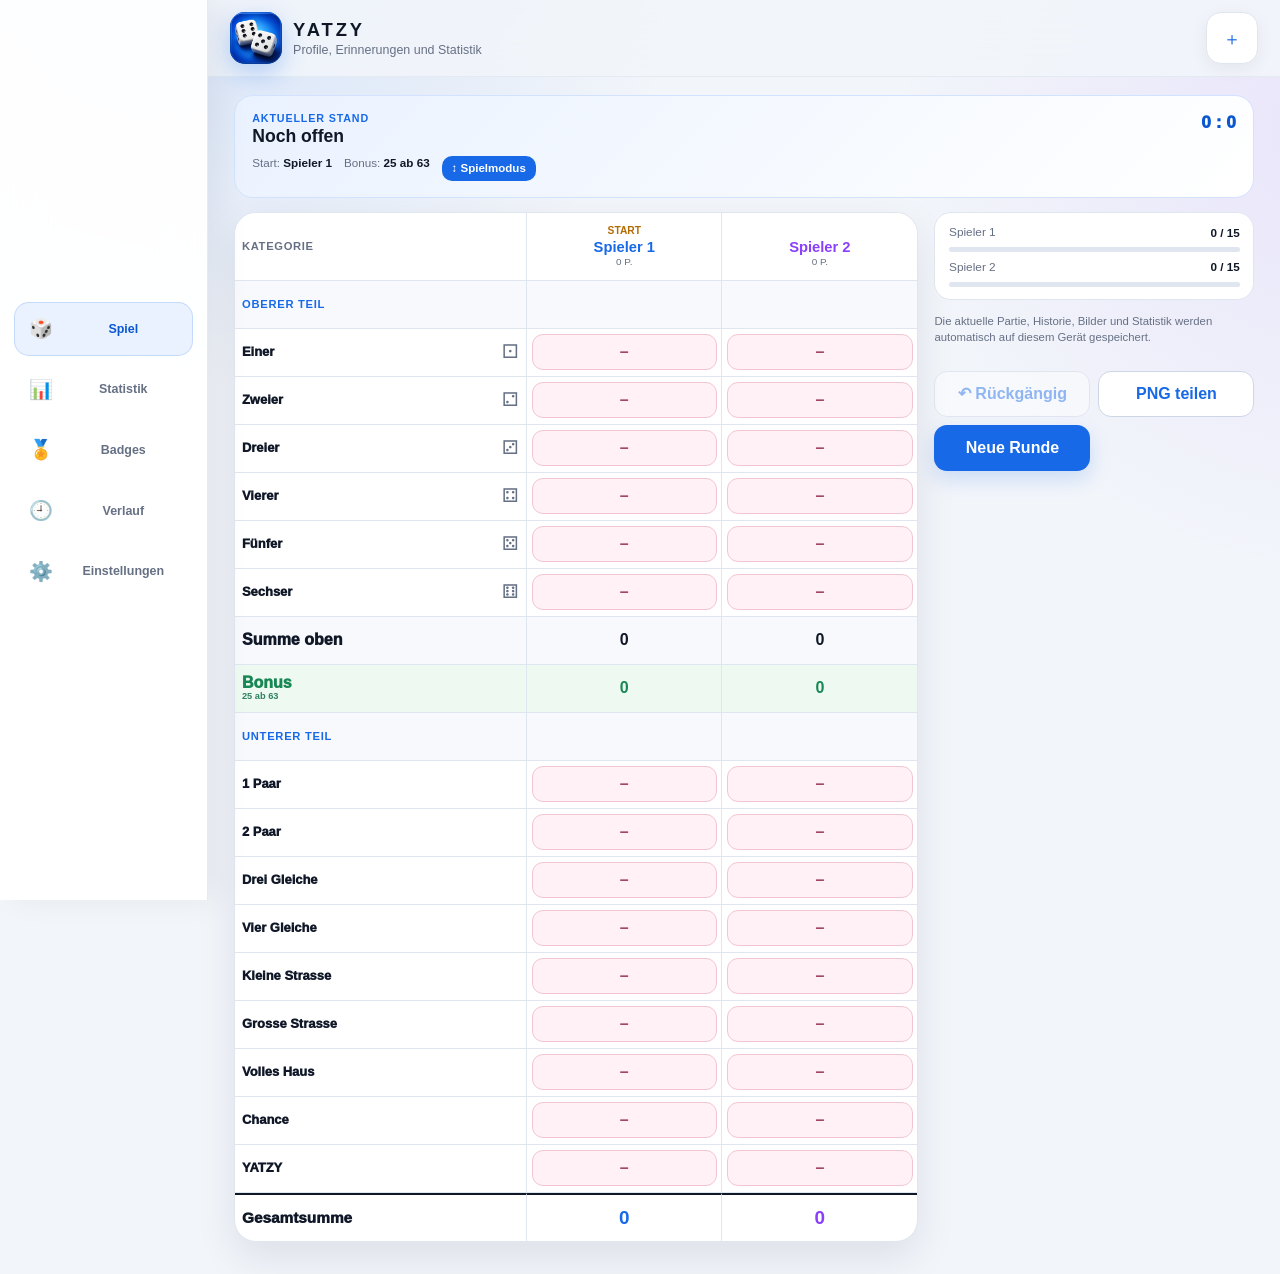
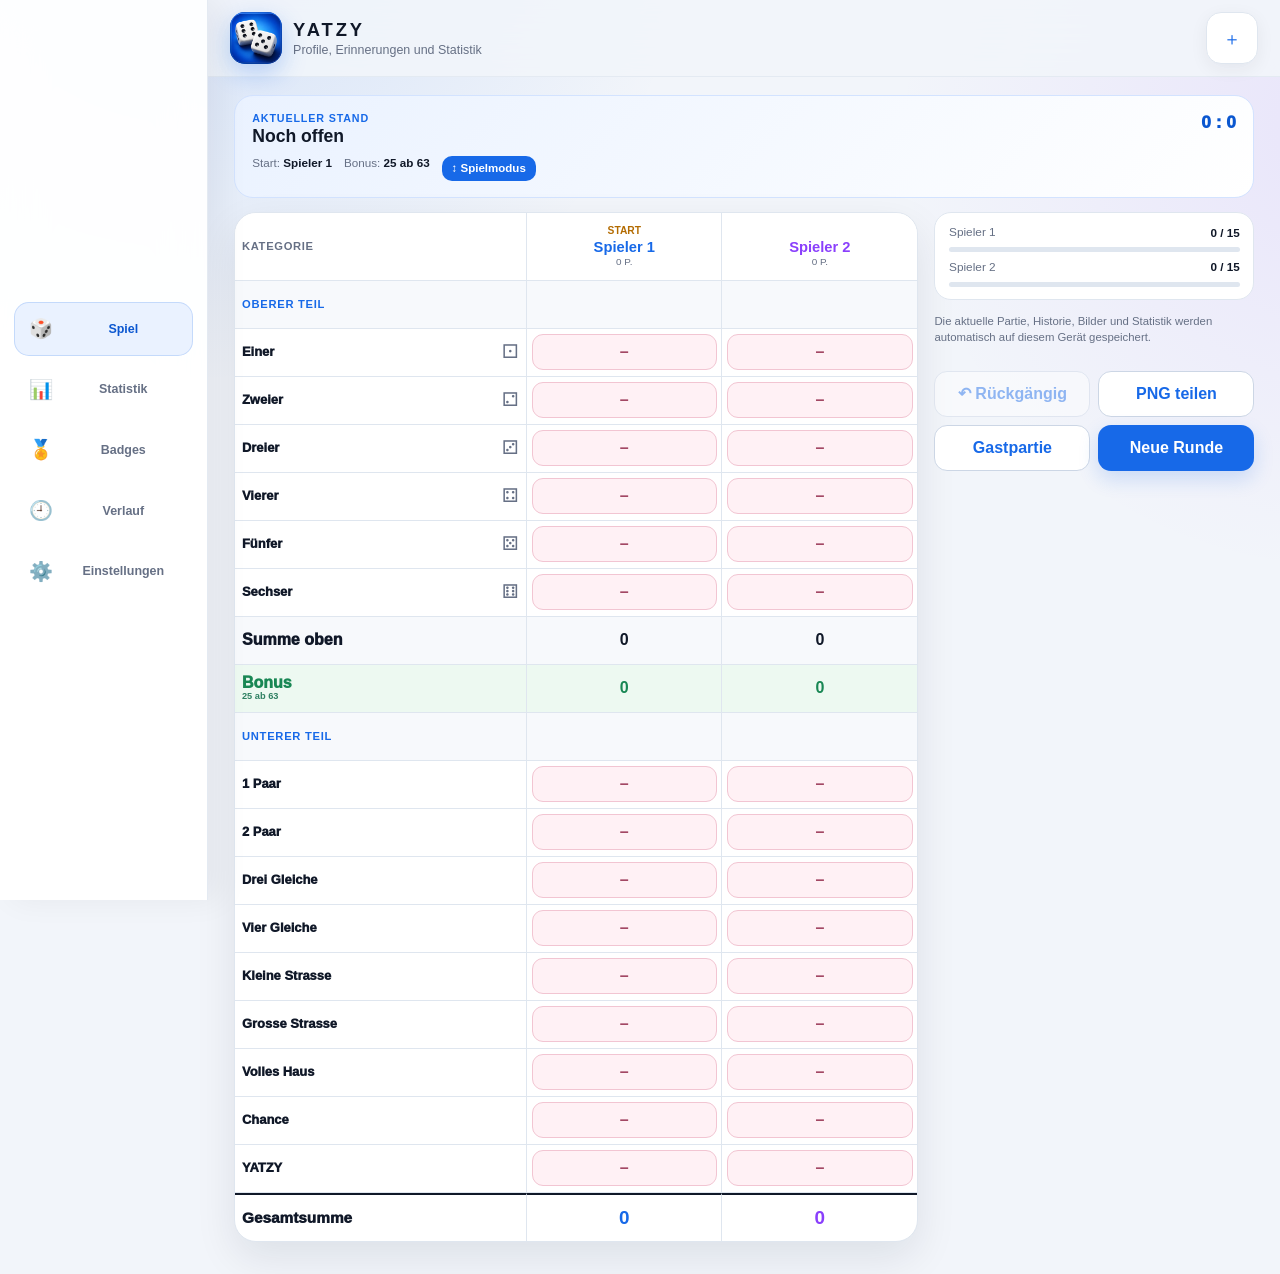
